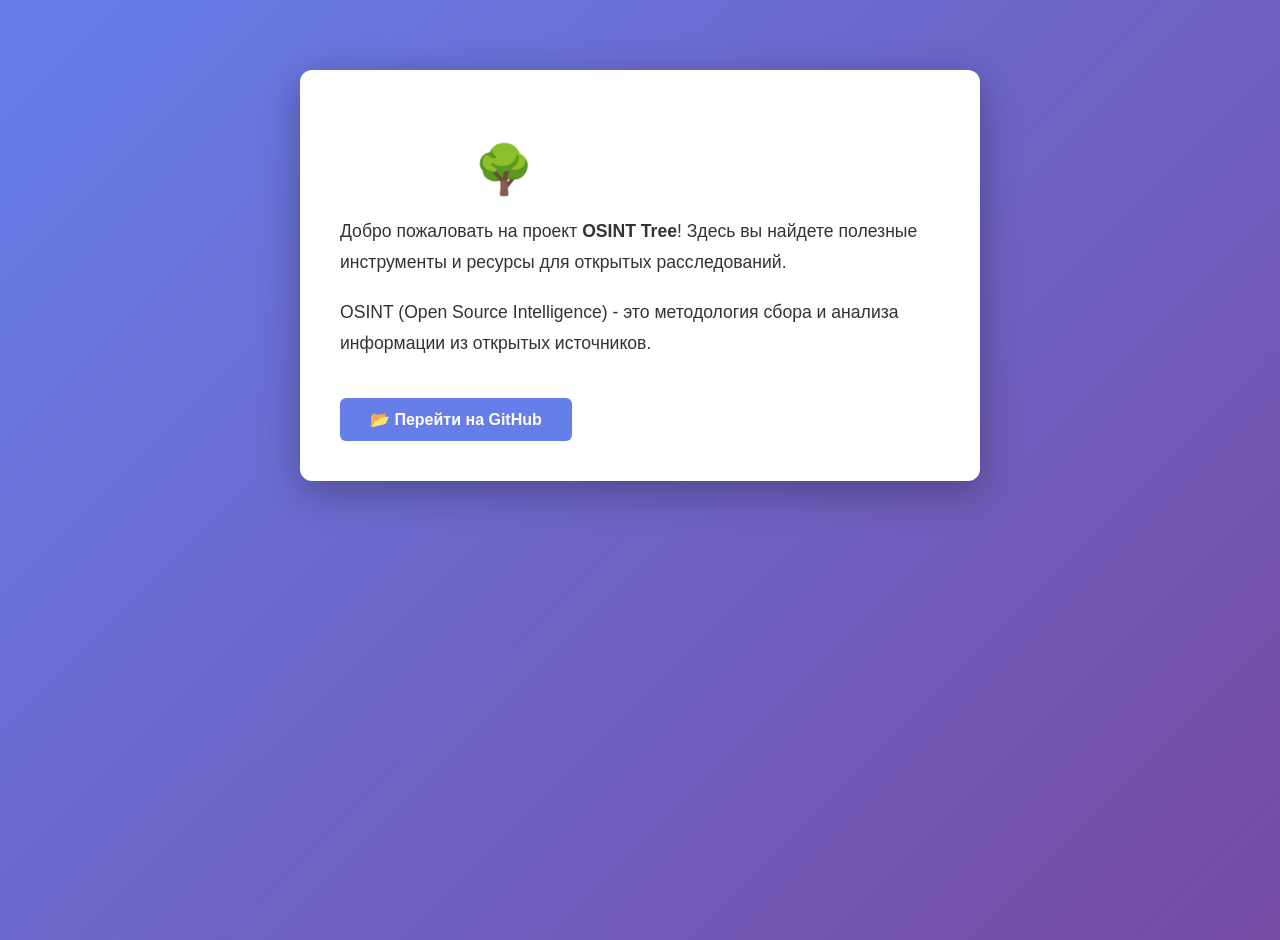
==== index.html @ 71def3ab "Add GitHub Pages site to root" ====
<!DOCTYPE html>
<html lang="ru">
<head>
    <meta charset="UTF-8">
    <meta name="viewport" content="width=device-width, initial-scale=1.0">
    <title>OSINT Tree - Дерево инструментов OSINT</title>
    <style>
        body {
            font-family: Arial, sans-serif;
            max-width: 1200px;
            margin: 0 auto;
            padding: 20px;
            background: linear-gradient(135deg, #667eea 0%, #764ba2 100%);
            min-height: 100vh;
        }
        h1 {
            color: white;
            text-align: center;
            font-size: 3em;
            margin-bottom: 10px;
        }
        .container {
            background: white;
            padding: 40px;
            border-radius: 12px;
            box-shadow: 0 10px 40px rgba(0,0,0,0.3);
            max-width: 600px;
            margin: 50px auto;
        }
        .info {
            color: #333;
            line-height: 1.8;
            font-size: 1.1em;
        }
        .button {
            display: inline-block;
            background-color: #667eea;
            color: white;
            padding: 12px 30px;
            text-decoration: none;
            border-radius: 6px;
            margin-top: 20px;
            font-weight: bold;
            transition: background 0.3s;
        }
        .button:hover {
            background-color: #764ba2;
        }
    </style>
</head>
<body>
    <div class="container">
        <h1>🌳 OSINT Tree</h1>
        <p class="info">
            Добро пожаловать на проект <strong>OSINT Tree</strong>! 
            Здесь вы найдете полезные инструменты и ресурсы для открытых расследований.
        </p>
        <p class="info">
            OSINT (Open Source Intelligence) - это методология сбора и анализа информации из открытых источников.
        </p>
        <a href="https://github.com/goncardanil40-creator/osinttree" class="button">📂 Перейти на GitHub</a>
    </div>
</body>
</html>
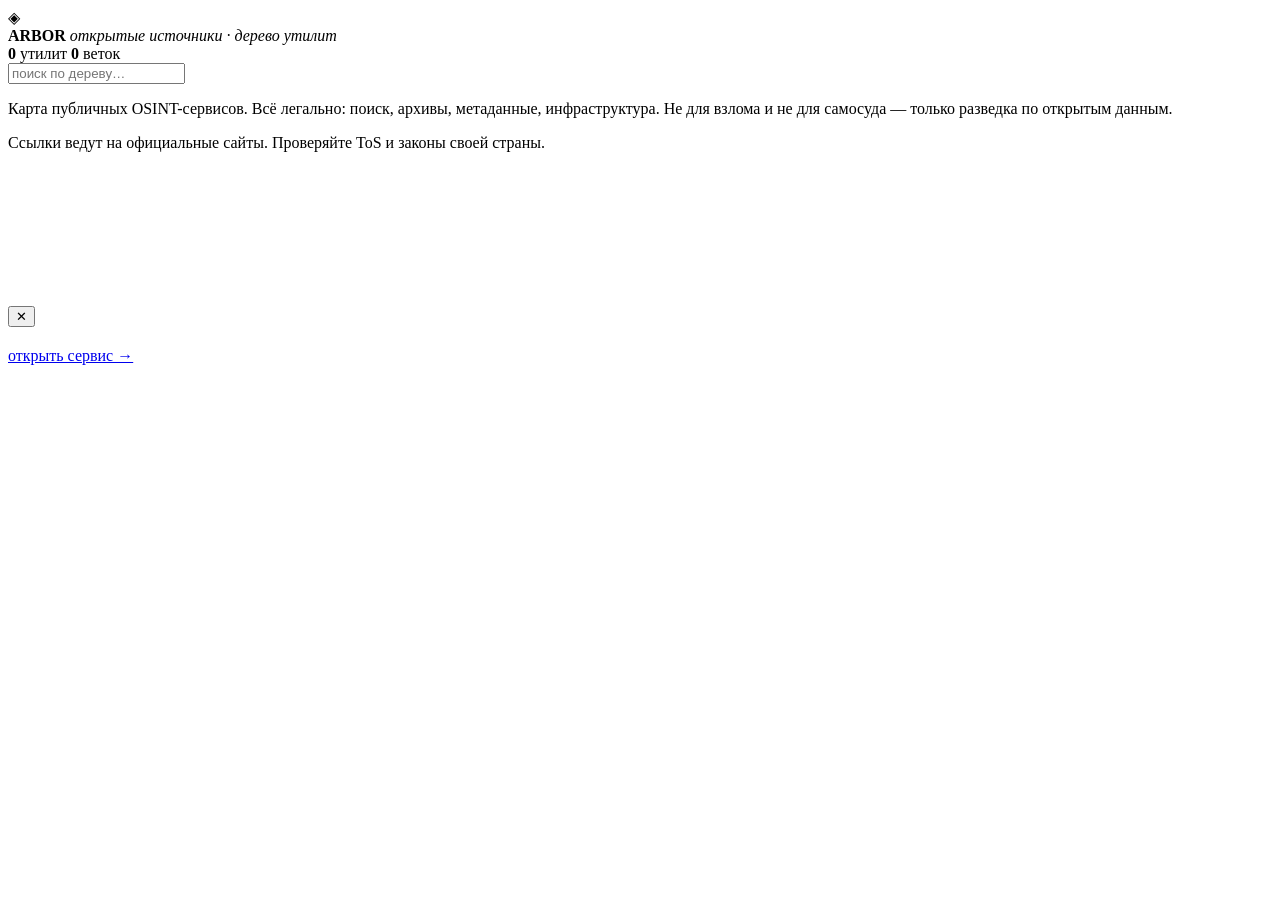
==== commit fdf58bcf: "Refactor index.html for new layout and styles Updated the HTML structure and added new elements for " ====
--- a/index.html
+++ b/index.html
@@ -1,64 +1,60 @@
 <!DOCTYPE html>
 <html lang="ru">
 <head>
-    <meta charset="UTF-8">
-    <meta name="viewport" content="width=device-width, initial-scale=1.0">
-    <title>OSINT Tree - Дерево инструментов OSINT</title>
-    <style>
-        body {
-            font-family: Arial, sans-serif;
-            max-width: 1200px;
-            margin: 0 auto;
-            padding: 20px;
-            background: linear-gradient(135deg, #667eea 0%, #764ba2 100%);
-            min-height: 100vh;
-        }
-        h1 {
-            color: white;
-            text-align: center;
-            font-size: 3em;
-            margin-bottom: 10px;
-        }
-        .container {
-            background: white;
-            padding: 40px;
-            border-radius: 12px;
-            box-shadow: 0 10px 40px rgba(0,0,0,0.3);
-            max-width: 600px;
-            margin: 50px auto;
-        }
-        .info {
-            color: #333;
-            line-height: 1.8;
-            font-size: 1.1em;
-        }
-        .button {
-            display: inline-block;
-            background-color: #667eea;
-            color: white;
-            padding: 12px 30px;
-            text-decoration: none;
-            border-radius: 6px;
-            margin-top: 20px;
-            font-weight: bold;
-            transition: background 0.3s;
-        }
-        .button:hover {
-            background-color: #764ba2;
-        }
-    </style>
+  <meta charset="UTF-8" />
+  <meta name="viewport" content="width=device-width, initial-scale=1.0" />
+  <title>ARBOR · OSINT Tree</title>
+  <link rel="stylesheet" href="styles.css" />
 </head>
 <body>
-    <div class="container">
-        <h1>🌳 OSINT Tree</h1>
-        <p class="info">
-            Добро пожаловать на проект <strong>OSINT Tree</strong>! 
-            Здесь вы найдете полезные инструменты и ресурсы для открытых расследований.
-        </p>
-        <p class="info">
-            OSINT (Open Source Intelligence) - это методология сбора и анализа информации из открытых источников.
-        </p>
-        <a href="https://github.com/goncardanil40-creator/osinttree" class="button">📂 Перейти на GitHub</a>
+  <div class="noise"></div>
+  <div class="orb orb-a"></div>
+  <div class="orb orb-b"></div>
+
+  <header class="top">
+    <div class="brand">
+      <span class="mark">◈</span>
+      <div>
+        <strong>ARBOR</strong>
+        <em>открытые источники · дерево утилит</em>
+      </div>
     </div>
+    <div class="stats">
+      <span><b id="count">0</b> утилит</span>
+      <span><b id="cats">0</b> веток</span>
+    </div>
+    <label class="search-wrap">
+      <input id="q" type="search" placeholder="поиск по дереву…" autocomplete="off" />
+    </label>
+  </header>
+
+  <main>
+    <aside class="legend">
+      <p class="lede">
+        Карта публичных OSINT-сервисов. Всё легально: поиск, архивы, метаданные, инфраструктура.
+        Не для взлома и не для самосуда — только разведка по открытым данным.
+      </p>
+      <nav id="toc"></nav>
+      <footer class="fine">
+        Ссылки ведут на официальные сайты. Проверяйте ToS и законы своей страны.
+      </footer>
+    </aside>
+
+    <section class="canvas-wrap">
+      <svg id="links" class="links" aria-hidden="true"></svg>
+      <div id="tree" class="tree"></div>
+    </section>
+  </main>
+
+  <div id="sheet" class="sheet hidden" role="dialog">
+    <button class="x" id="close">✕</button>
+    <h2 id="s-title"></h2>
+    <p class="tag" id="s-cat"></p>
+    <p id="s-desc"></p>
+    <a id="s-link" href="#" target="_blank" rel="noopener">открыть сервис →</a>
+  </div>
+
+  <script src="data.js"></script>
+  <script src="app.js"></script>
 </body>
-</html>+</html>
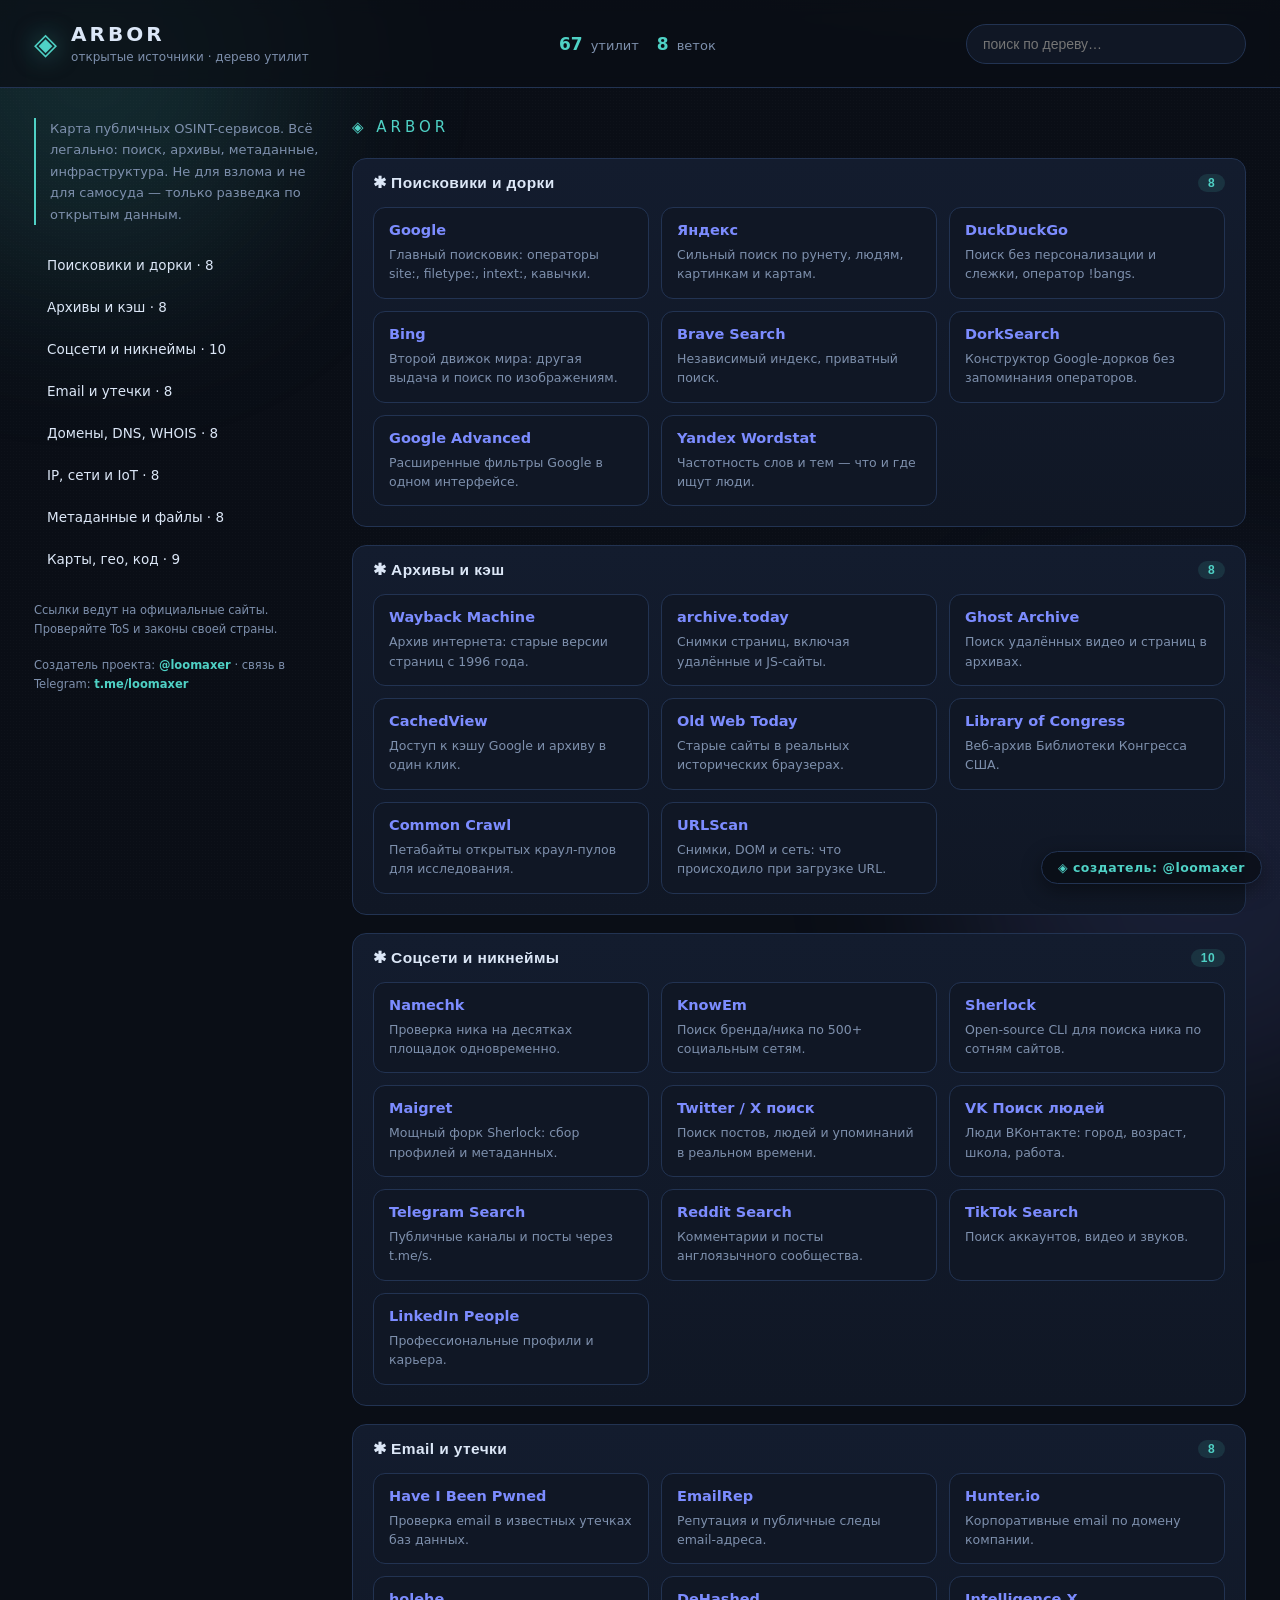
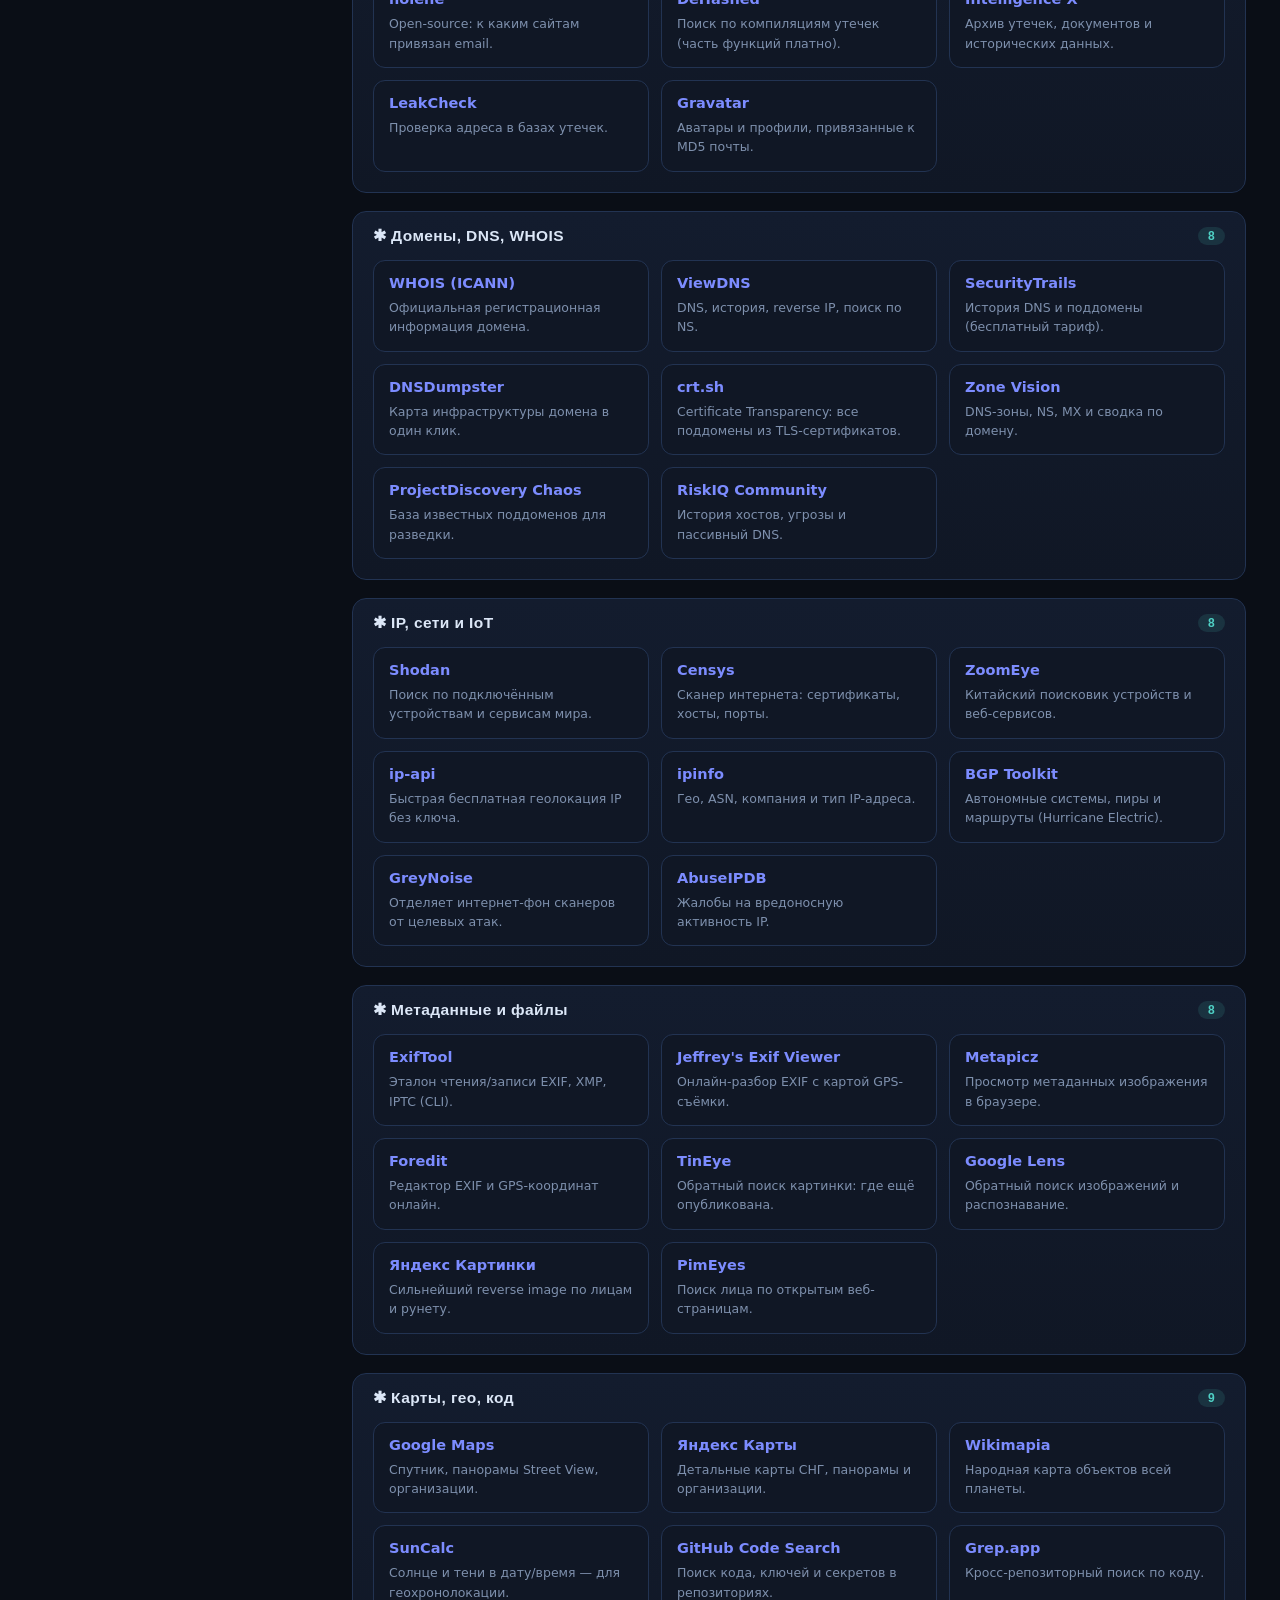
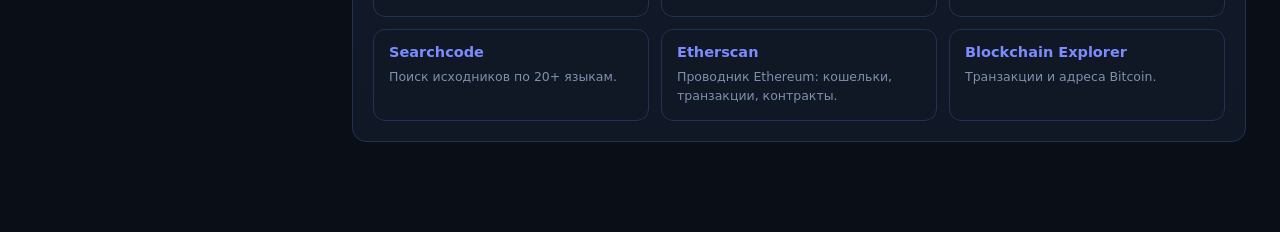
==== commit ee2d6224: "feat: OSINT Tree CLI v1.0.0 — мощный OSINT-комбайн + водяные знаки @loomaxer Новый скрипт osinttree." ====
--- a/index.html
+++ b/index.html
@@ -3,7 +3,9 @@
 <head>
   <meta charset="UTF-8" />
   <meta name="viewport" content="width=device-width, initial-scale=1.0" />
-  <title>ARBOR · OSINT Tree</title>
+  <meta name="author" content="@loomaxer (https://t.me/loomaxer)" />
+  <meta name="generator" content="OSINT Tree by @loomaxer" />
+  <title>ARBOR · OSINT Tree · @loomaxer</title>
   <link rel="stylesheet" href="styles.css" />
 </head>
 <body>
@@ -36,7 +38,9 @@
       </p>
       <nav id="toc"></nav>
       <footer class="fine">
-        Ссылки ведут на официальные сайты. Проверяйте ToS и законы своей страны.
+        Ссылки ведут на официальные сайты. Проверяйте ToS и законы своей страны.<br /><br />
+        Создатель проекта: <a href="https://t.me/loomaxer" target="_blank" rel="noopener">@loomaxer</a>
+        · связь в Telegram: <a href="https://t.me/loomaxer" target="_blank" rel="noopener">t.me/loomaxer</a>
       </footer>
     </aside>
 
@@ -54,6 +58,8 @@
     <a id="s-link" href="#" target="_blank" rel="noopener">открыть сервис →</a>
   </div>
 
+  <div class="creator-badge">◈ создатель: <a href="https://t.me/loomaxer" target="_blank" rel="noopener">@loomaxer</a></div>
+
   <script src="data.js"></script>
   <script src="app.js"></script>
 </body>
--- a/styles.css
+++ b/styles.css
@@ -0,0 +1,179 @@
+/* ============================================================================
+ * OSINT TREE — стили интерфейса дерева.
+ * Создатель: @loomaxer · https://t.me/loomaxer
+ * Тёмная тема, сетка карточек, модальный лист, водяной знак в подвале.
+ * ========================================================================== */
+
+:root {
+  --bg: #0a0e16;
+  --bg-soft: #101725;
+  --card: #131c2e;
+  --card-hi: #18243c;
+  --line: #223352;
+  --txt: #dce7f7;
+  --dim: #7e90ad;
+  --acc: #4fd1c5;
+  --acc-2: #7c8cff;
+  --danger: #ff6b81;
+  --radius: 14px;
+}
+
+* { box-sizing: border-box; }
+
+html, body { margin: 0; padding: 0; }
+
+body {
+  font-family: "Segoe UI", "Inter", system-ui, Arial, sans-serif;
+  background: radial-gradient(1200px 700px at 80% -10%, #16233d 0%, var(--bg) 55%);
+  color: var(--txt);
+  min-height: 100vh;
+  overflow-x: hidden;
+}
+
+/* фоновые слои */
+.noise {
+  position: fixed; inset: 0; pointer-events: none; z-index: 0; opacity: .35;
+  background-image: radial-gradient(rgba(255,255,255,.05) 1px, transparent 1px);
+  background-size: 3px 3px;
+}
+.orb { position: fixed; border-radius: 50%; filter: blur(90px); z-index: 0; pointer-events: none; }
+.orb-a { width: 420px; height: 420px; background: rgba(79,209,197,.14); top: -140px; left: -120px; }
+.orb-b { width: 480px; height: 480px; background: rgba(124,140,255,.13); bottom: -200px; right: -160px; }
+
+/* шапка */
+.top {
+  position: relative; z-index: 2;
+  display: grid; grid-template-columns: auto 1fr auto; gap: 22px; align-items: center;
+  padding: 22px 34px; border-bottom: 1px solid var(--line);
+  backdrop-filter: blur(8px); background: rgba(10,14,22,.72);
+  position: sticky; top: 0;
+}
+.brand { display: flex; align-items: center; gap: 14px; }
+.mark {
+  font-size: 30px; color: var(--acc);
+  filter: drop-shadow(0 0 12px rgba(79,209,197,.55));
+}
+.brand strong { font-size: 20px; letter-spacing: 3px; display: block; }
+.brand em { color: var(--dim); font-style: normal; font-size: 12px; }
+.stats { display: flex; gap: 18px; justify-content: center; color: var(--dim); font-size: 13px; }
+.stats b { color: var(--acc); font-size: 17px; margin-right: 4px; }
+.search-wrap { justify-self: end; }
+.search-wrap input {
+  width: 280px; padding: 11px 16px; border-radius: 999px;
+  border: 1px solid var(--line); background: var(--bg-soft); color: var(--txt);
+  outline: none; font-size: 14px; transition: border-color .2s, box-shadow .2s;
+}
+.search-wrap input:focus {
+  border-color: var(--acc);
+  box-shadow: 0 0 0 3px rgba(79,209,197,.15);
+}
+
+/* компоновка */
+main {
+  position: relative; z-index: 1;
+  display: grid; grid-template-columns: 290px 1fr; gap: 28px;
+  max-width: 1380px; margin: 0 auto; padding: 30px 34px 90px;
+}
+.legend { position: sticky; top: 110px; align-self: start; }
+.lede {
+  font-size: 13px; line-height: 1.65; color: var(--dim);
+  border-left: 2px solid var(--acc); padding-left: 14px; margin: 0 0 22px;
+}
+#toc { display: flex; flex-direction: column; gap: 6px; }
+#toc a {
+  color: var(--txt); text-decoration: none; font-size: 13.5px;
+  padding: 9px 12px; border-radius: 9px; border: 1px solid transparent;
+  transition: background .15s, border-color .15s;
+}
+#toc a:hover { background: var(--card); border-color: var(--line); color: var(--acc); }
+.fine { margin-top: 24px; font-size: 11.5px; color: var(--dim); line-height: 1.6; }
+.fine a { color: var(--acc); text-decoration: none; font-weight: 700; }
+
+/* холст дерева */
+.canvas-wrap { position: relative; min-height: 400px; }
+.links { position: absolute; inset: 0; width: 100%; height: 100%; pointer-events: none; }
+.tree { position: relative; display: flex; flex-direction: column; gap: 18px; }
+.root-title {
+  font-size: 15px; letter-spacing: 4px; color: var(--acc);
+  text-transform: uppercase; margin-bottom: 4px;
+}
+.branch-block {
+  background: linear-gradient(180deg, var(--card), var(--bg-soft));
+  border: 1px solid var(--line); border-radius: var(--radius);
+  overflow: hidden;
+}
+button.cat {
+  width: 100%; display: flex; justify-content: space-between; align-items: center;
+  padding: 15px 20px; background: transparent; border: 0; cursor: pointer;
+  color: var(--txt); font-size: 15.5px; font-weight: 700; letter-spacing: .4px;
+}
+button.cat:hover { background: rgba(79,209,197,.06); }
+button.cat small {
+  background: rgba(79,209,197,.12); color: var(--acc);
+  border-radius: 999px; padding: 2px 10px; font-size: 12px; font-weight: 700;
+}
+.leaves {
+  display: grid; grid-template-columns: repeat(auto-fill, minmax(235px, 1fr));
+  gap: 12px; padding: 0 20px 20px;
+}
+.leaf {
+  background: var(--bg-soft); border: 1px solid var(--line);
+  border-radius: 12px; padding: 14px 15px; cursor: pointer;
+  transition: transform .15s, border-color .15s, box-shadow .15s, opacity .2s;
+}
+.leaf:hover {
+  transform: translateY(-3px); border-color: var(--acc);
+  box-shadow: 0 10px 26px rgba(0,0,0,.35);
+}
+.leaf h3 { margin: 0 0 7px; font-size: 14.5px; color: var(--acc-2); }
+.leaf p { margin: 0; font-size: 12.5px; line-height: 1.55; color: var(--dim); }
+.leaf.dim { opacity: .18; filter: grayscale(.8); }
+
+/* модальный лист */
+.sheet {
+  position: fixed; z-index: 20; right: 0; top: 0; height: 100vh; width: min(440px, 92vw);
+  background: var(--card); border-left: 1px solid var(--line);
+  padding: 38px 32px; box-shadow: -20px 0 60px rgba(0,0,0,.5);
+  animation: slide .25s ease;
+}
+@keyframes slide { from { transform: translateX(40px); opacity: 0; } to { transform: none; opacity: 1; } }
+.sheet.hidden { display: none; }
+.sheet h2 { margin: 0 0 8px; font-size: 24px; color: var(--acc); }
+.sheet .tag {
+  display: inline-block; font-size: 11.5px; text-transform: uppercase; letter-spacing: 1.5px;
+  color: var(--acc-2); border: 1px solid var(--line); border-radius: 999px;
+  padding: 4px 12px; margin: 0 0 20px;
+}
+.sheet p { color: var(--dim); line-height: 1.7; font-size: 14px; }
+.sheet a {
+  display: inline-block; margin-top: 16px; color: var(--acc); font-weight: 700;
+  text-decoration: none; border: 1px solid var(--acc); border-radius: 999px;
+  padding: 10px 20px; transition: background .2s, color .2s;
+}
+.sheet a:hover { background: var(--acc); color: #06121a; }
+.x {
+  position: absolute; top: 18px; right: 18px; width: 36px; height: 36px;
+  border-radius: 50%; border: 1px solid var(--line); background: transparent;
+  color: var(--txt); cursor: pointer; font-size: 14px;
+}
+.x:hover { border-color: var(--danger); color: var(--danger); }
+
+/* водяной знак создателя — @loomaxer */
+.creator-badge {
+  position: fixed; z-index: 15; right: 18px; bottom: 16px;
+  font-size: 12.5px; font-weight: 700; letter-spacing: .5px;
+  color: var(--acc); background: rgba(10,14,22,.82);
+  border: 1px solid var(--line); border-radius: 999px;
+  padding: 8px 16px; backdrop-filter: blur(6px);
+  box-shadow: 0 6px 20px rgba(0,0,0,.4);
+}
+.creator-badge a { color: inherit; text-decoration: none; }
+.creator-badge a:hover { text-shadow: 0 0 12px rgba(79,209,197,.8); }
+
+@media (max-width: 980px) {
+  .top { grid-template-columns: 1fr; gap: 14px; position: static; }
+  .search-wrap { justify-self: stretch; }
+  .search-wrap input { width: 100%; }
+  main { grid-template-columns: 1fr; padding: 22px 18px 90px; }
+  .legend { position: static; }
+}
